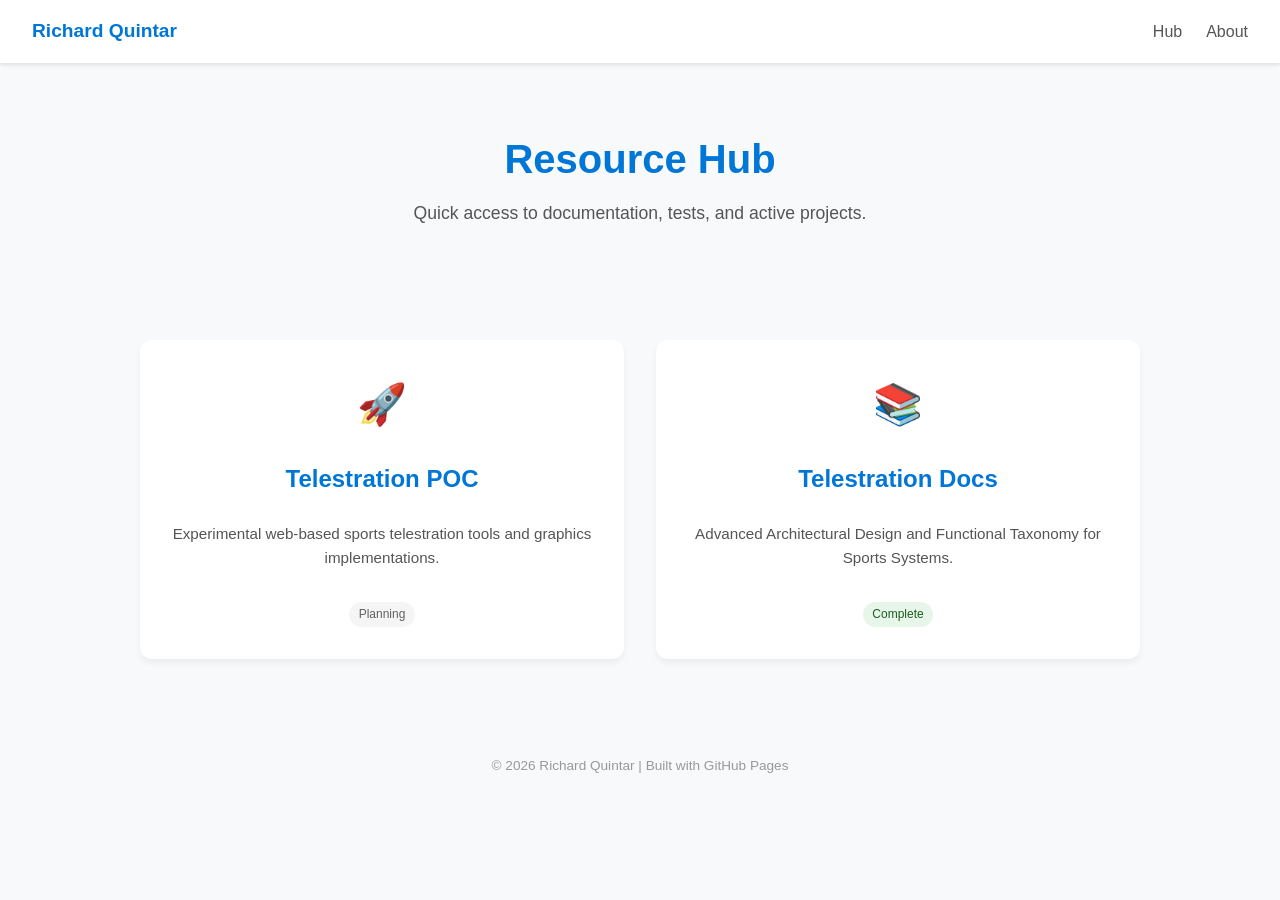
==== index.html @ 9ebb659b "Remove portfolio concept and simplify navigation" ====
<!DOCTYPE html>
<html lang="en">
<head>
    <meta charset="UTF-8">
    <meta name="viewport" content="width=device-width, initial-scale=1.0">
    <title>Richard Quintar | Hub</title>
    <style>
        :root {
            --primary: #0076d6;
            --secondary: #555;
            --bg: #f8f9fa;
            --card-bg: #ffffff;
            --text: #333;
        }

        body {
            font-family: -apple-system, BlinkMacSystemFont, "Segoe UI", Roboto, Helvetica, Arial, sans-serif;
            line-height: 1.6;
            color: var(--text);
            background-color: var(--bg);
            margin: 0;
            padding: 0;
        }

        nav {
            background: var(--card-bg);
            padding: 1rem 2rem;
            display: flex;
            justify-content: space-between;
            align-items: center;
            box-shadow: 0 2px 4px rgba(0,0,0,0.1);
            position: sticky;
            top: 0;
            z-index: 1000;
        }

        nav .logo {
            font-weight: bold;
            font-size: 1.2rem;
            color: var(--primary);
            text-decoration: none;
        }

        nav ul {
            list-style: none;
            display: flex;
            gap: 1.5rem;
            margin: 0;
            padding: 0;
        }

        nav a {
            text-decoration: none;
            color: var(--secondary);
            font-weight: 500;
            transition: color 0.2s;
        }

        nav a:hover {
            color: var(--primary);
        }

        header {
            padding: 4rem 2rem;
            text-align: center;
        }

        h1 {
            margin: 0;
            font-size: 2.5rem;
            color: var(--primary);
        }

        .subtitle {
            font-size: 1.1rem;
            color: var(--secondary);
            margin-top: 0.5rem;
        }

        .hub-container {
            max-width: 1000px;
            margin: 0 auto;
            padding: 2rem;
            display: grid;
            grid-template-columns: repeat(auto-fit, minmax(280px, 1fr));
            gap: 2rem;
        }

        .card {
            background: var(--card-bg);
            border-radius: 12px;
            padding: 2rem;
            text-align: center;
            box-shadow: 0 4px 6px rgba(0,0,0,0.05);
            transition: transform 0.2s, box-shadow 0.2s;
            text-decoration: none;
            color: inherit;
            display: flex;
            flex-direction: column;
            align-items: center;
        }

        .card:hover {
            transform: translateY(-5px);
            box-shadow: 0 8px 15px rgba(0,0,0,0.1);
        }

        .card .icon {
            font-size: 2.5rem;
            margin-bottom: 1rem;
        }

        .card h2 {
            margin: 0.5rem 0;
            color: var(--primary);
        }

        .card p {
            font-size: 0.95rem;
            color: var(--secondary);
        }

        footer {
            text-align: center;
            padding: 4rem 2rem;
            color: #999;
            font-size: 0.85rem;
        }

        .status-badge {
            background: #e0e0e0;
            color: #666;
            padding: 0.2rem 0.6rem;
            border-radius: 20px;
            font-size: 0.75rem;
            margin-top: 1rem;
            display: inline-block;
        }
    </style>
</head>
<body>

    <nav>
        <a href="index.html" class="logo">Richard Quintar</a>
        <ul>
            <li><a href="index.html">Hub</a></li>
            <li><a href="#about">About</a></li>
        </ul>
    </nav>

    <header>
        <h1>Resource Hub</h1>
        <p class="subtitle">Quick access to documentation, tests, and active projects.</p>
    </header>

    <main class="hub-container">
        <!-- Card 1: Telestration POC -->
        <a href="#" class="card">
            <div class="icon">🚀</div>
            <h2>Telestration POC</h2>
            <p>Experimental web-based sports telestration tools and graphics implementations.</p>
            <span class="status-badge" style="background: #f5f5f5; color: #616161;">Planning</span>
        </a>

        <!-- Card 2: Documentation -->
        <a href="telistration-poc/docs/telestration.md" class="card">
            <div class="icon">📚</div>
            <h2>Telestration Docs</h2>
            <p>Advanced Architectural Design and Functional Taxonomy for Sports Systems.</p>
            <span class="status-badge" style="background: #e8f5e9; color: #1b5e20;">Complete</span>
        </a>
    </main>

    <footer>
        &copy; 2026 Richard Quintar | Built with GitHub Pages
    </footer>

</body>
</html>
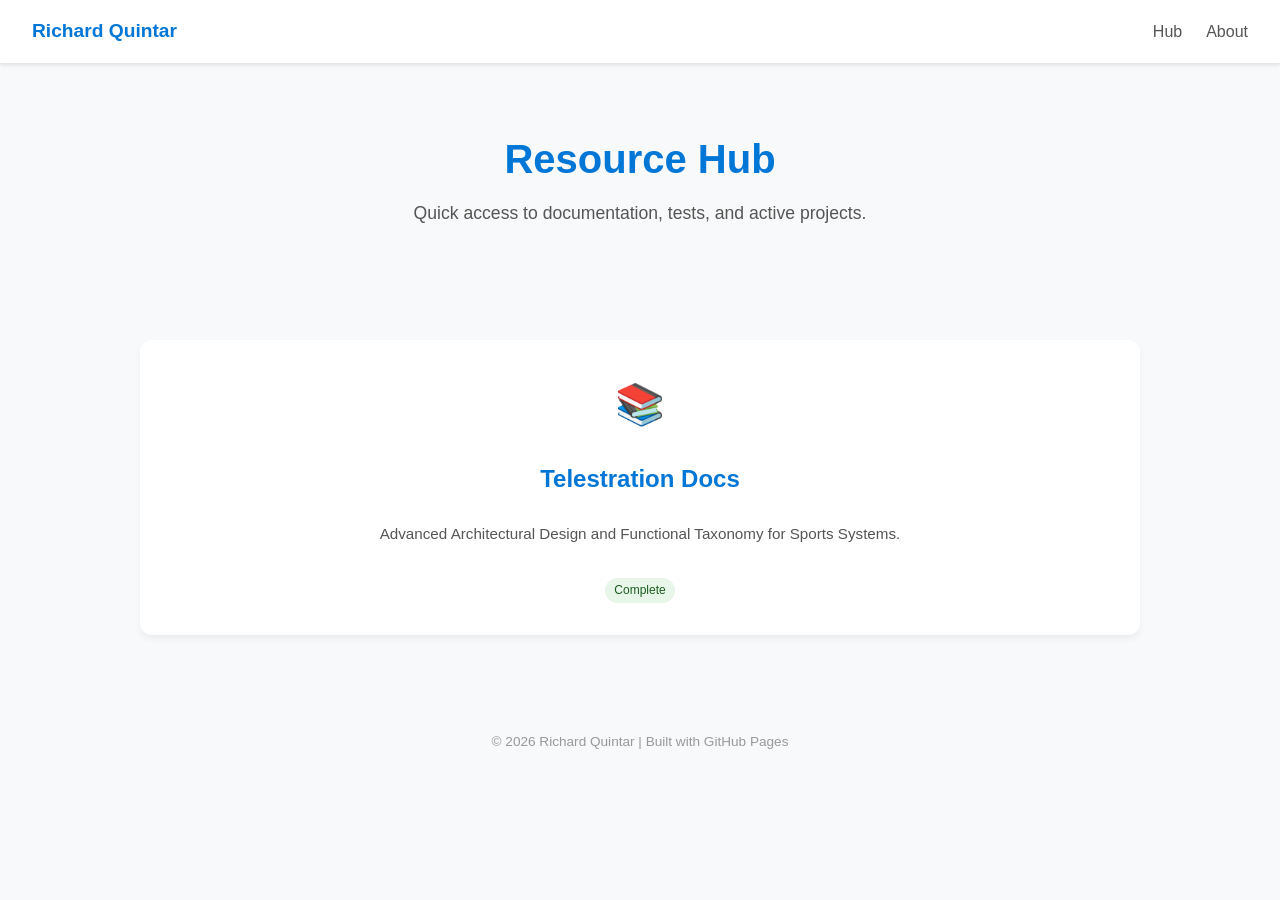
==== commit 5287daf1: "Remove Telestration POC from hub and delete directory for a clean start tomorrow" ====
--- a/index.html
+++ b/index.html
@@ -154,15 +154,7 @@
     </header>
 
     <main class="hub-container">
-        <!-- Card 1: Telestration POC -->
-        <a href="#" class="card">
-            <div class="icon">🚀</div>
-            <h2>Telestration POC</h2>
-            <p>Experimental web-based sports telestration tools and graphics implementations.</p>
-            <span class="status-badge" style="background: #f5f5f5; color: #616161;">Planning</span>
-        </a>
-
-        <!-- Card 2: Documentation -->
+        <!-- Card 1: Telestration Docs -->
         <a href="telistration-poc/docs/telestration.md" class="card">
             <div class="icon">📚</div>
             <h2>Telestration Docs</h2>
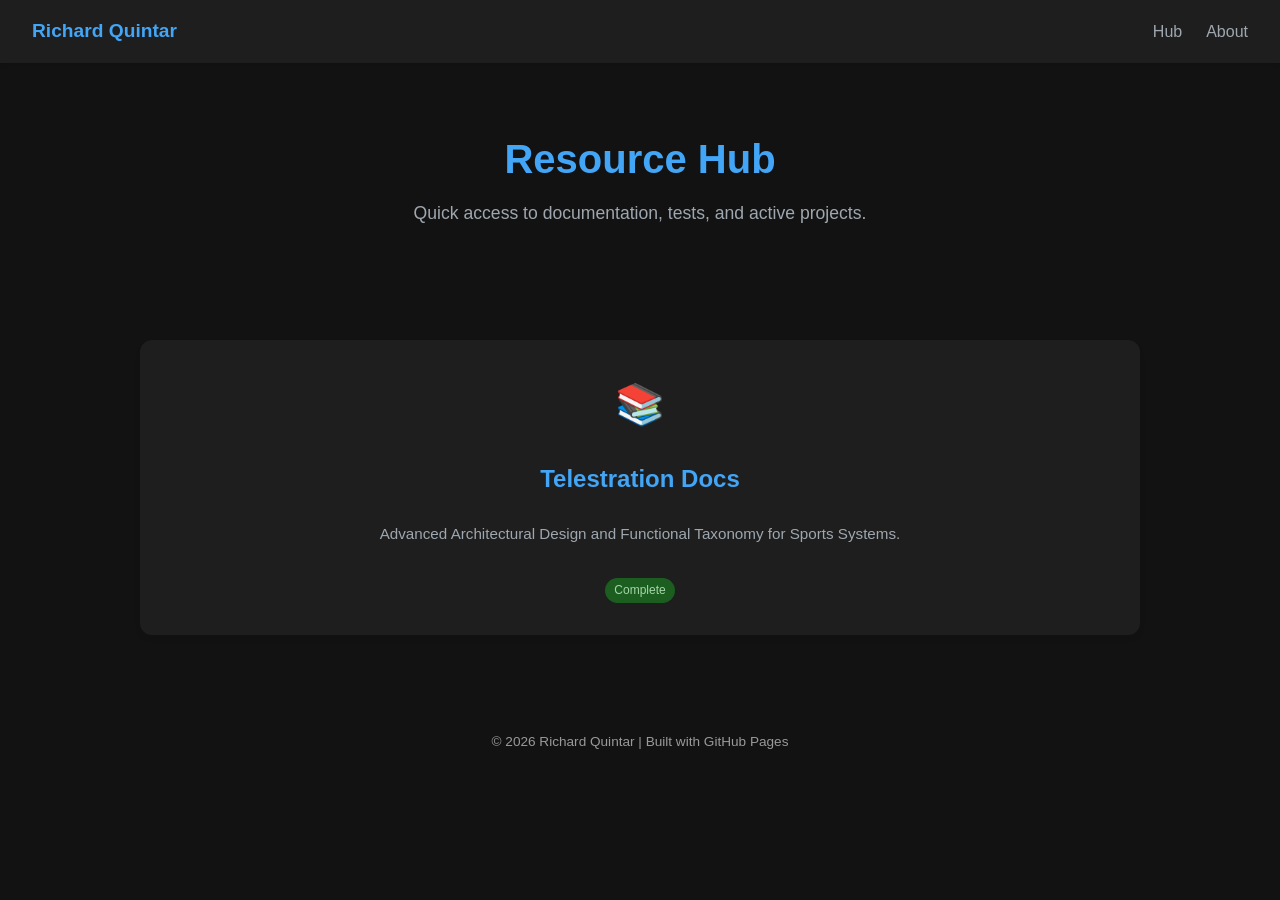
==== commit 39600f84: "Change color scheme to a sleek dark theme" ====
--- a/index.html
+++ b/index.html
@@ -6,11 +6,11 @@
     <title>Richard Quintar | Hub</title>
     <style>
         :root {
-            --primary: #0076d6;
-            --secondary: #555;
-            --bg: #f8f9fa;
-            --card-bg: #ffffff;
-            --text: #333;
+            --primary: #42a5f5;
+            --secondary: #9ea7af;
+            --bg: #121212;
+            --card-bg: #1e1e1e;
+            --text: #e0e0e0;
         }
 
         body {
@@ -159,7 +159,7 @@
             <div class="icon">📚</div>
             <h2>Telestration Docs</h2>
             <p>Advanced Architectural Design and Functional Taxonomy for Sports Systems.</p>
-            <span class="status-badge" style="background: #e8f5e9; color: #1b5e20;">Complete</span>
+            <span class="status-badge" style="background: #1b5e20; color: #a5d6a7;">Complete</span>
         </a>
     </main>
 
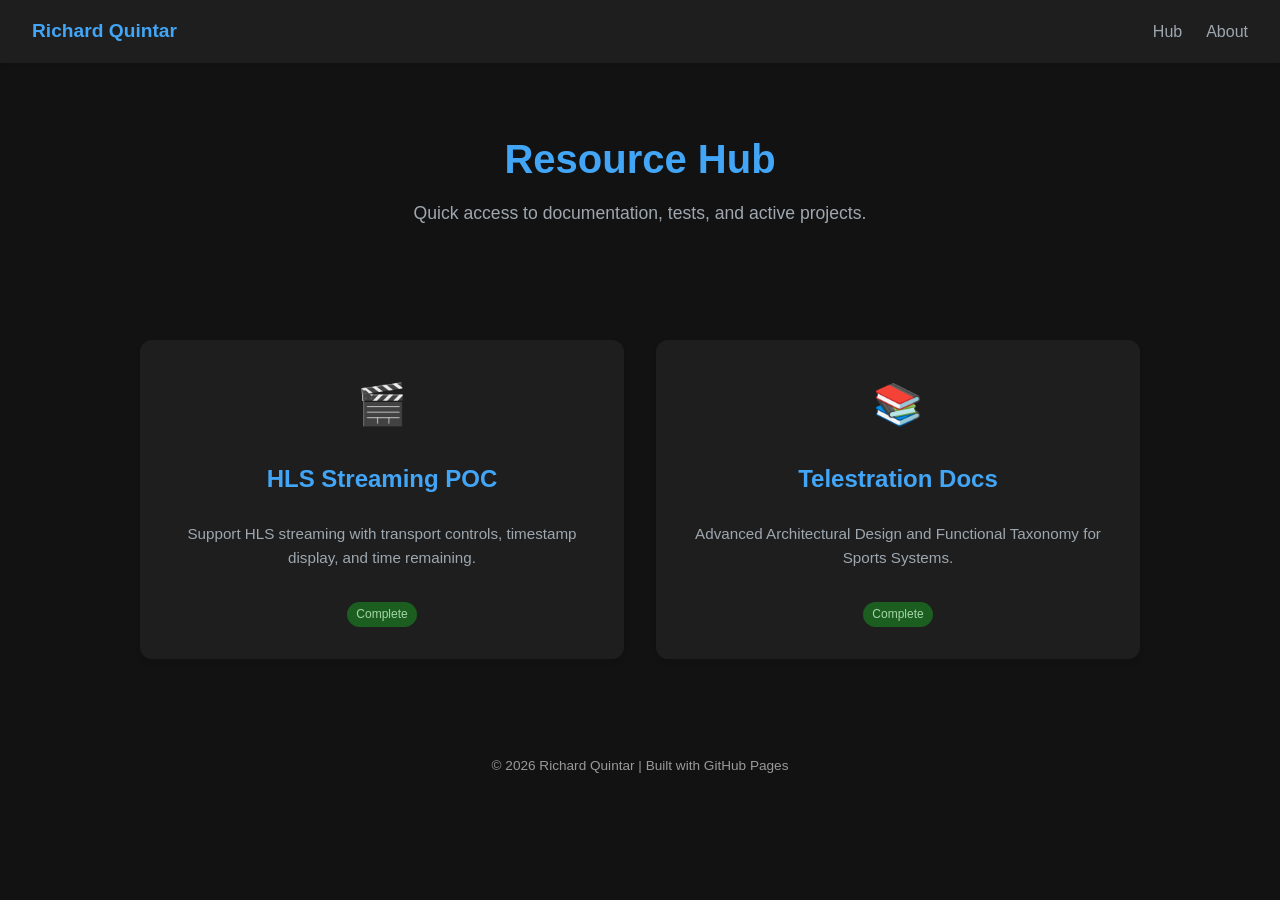
==== commit c69c97d3: "Implement HLS Streaming POC with transport controls and dark theme" ====
--- a/index.html
+++ b/index.html
@@ -154,7 +154,15 @@
     </header>
 
     <main class="hub-container">
-        <!-- Card 1: Telestration Docs -->
+        <!-- Card 1: Telestration POC -->
+        <a href="telistration-poc/index.html" class="card">
+            <div class="icon">🎬</div>
+            <h2>HLS Streaming POC</h2>
+            <p>Support HLS streaming with transport controls, timestamp display, and time remaining.</p>
+            <span class="status-badge" style="background: #1b5e20; color: #a5d6a7;">Complete</span>
+        </a>
+
+        <!-- Card 2: Telestration Docs -->
         <a href="telistration-poc/docs/telestration.md" class="card">
             <div class="icon">📚</div>
             <h2>Telestration Docs</h2>
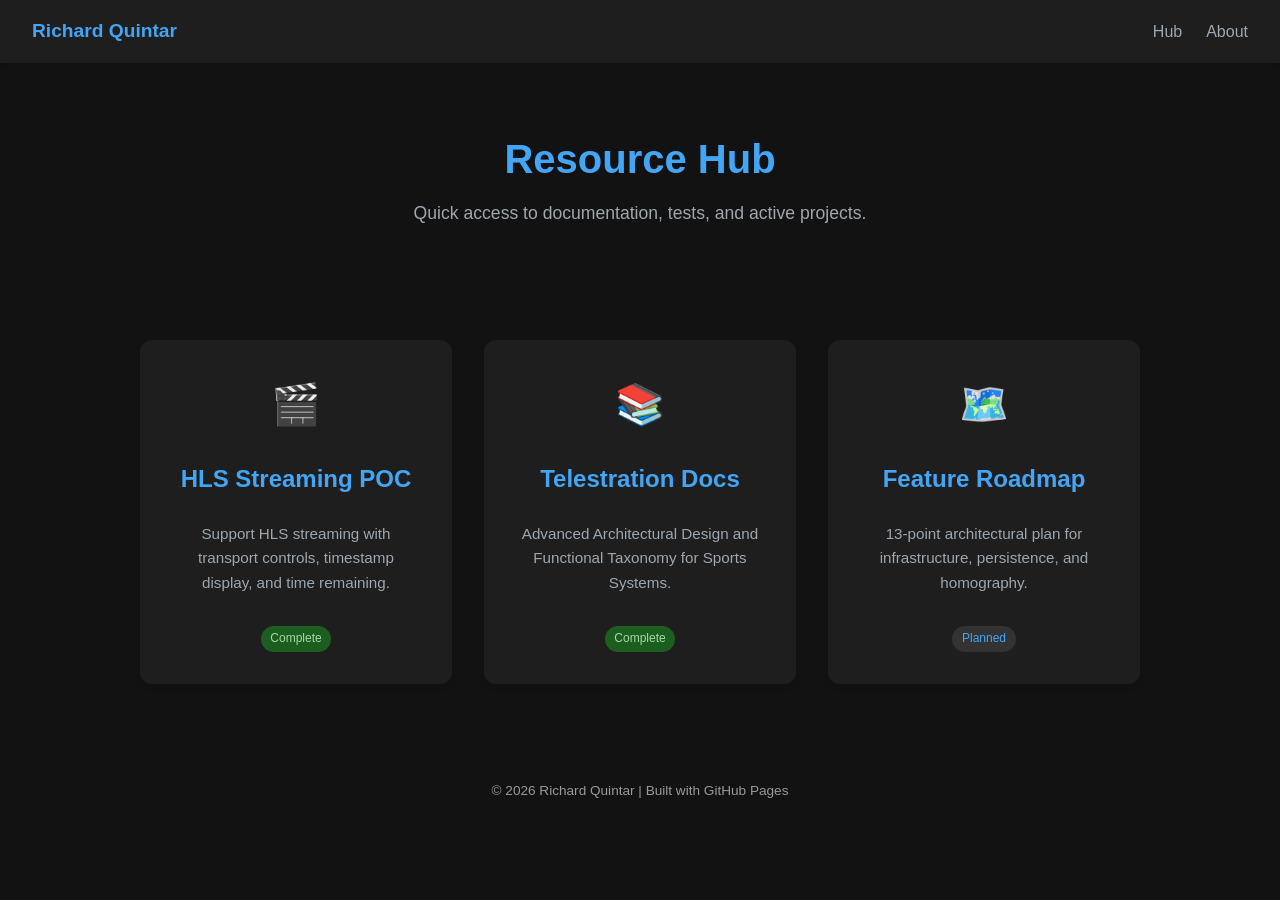
==== commit 1f3b64cb: "Remove auto-play for stability and update to v1.0.6" ====
--- a/index.html
+++ b/index.html
@@ -169,6 +169,14 @@
             <p>Advanced Architectural Design and Functional Taxonomy for Sports Systems.</p>
             <span class="status-badge" style="background: #1b5e20; color: #a5d6a7;">Complete</span>
         </a>
+
+        <!-- Card 3: Feature Roadmap -->
+        <a href="telistration-poc/feature-plan.html" class="card">
+            <div class="icon">🗺️</div>
+            <h2>Feature Roadmap</h2>
+            <p>13-point architectural plan for infrastructure, persistence, and homography.</p>
+            <span class="status-badge" style="background: #333; color: var(--primary);">Planned</span>
+        </a>
     </main>
 
     <footer>
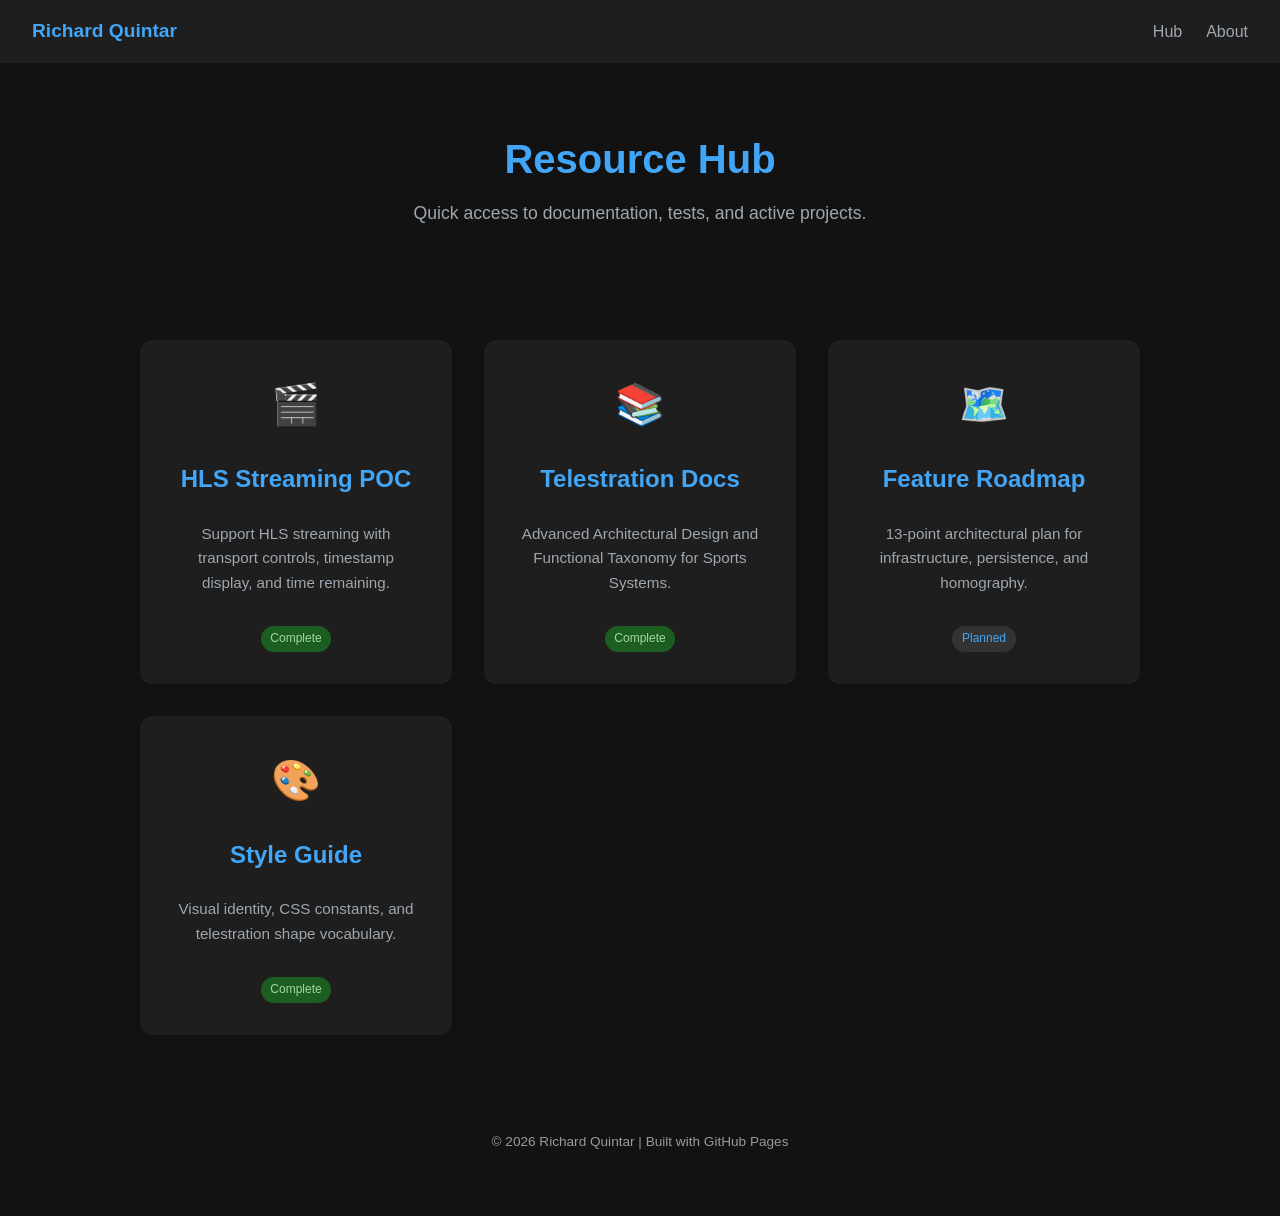
==== commit c4347714: "UI: Add Arrow tool, property toolbar (color/size/style/fill), and persistent state fixes. Add Style " ====
--- a/index.html
+++ b/index.html
@@ -177,6 +177,14 @@
             <p>13-point architectural plan for infrastructure, persistence, and homography.</p>
             <span class="status-badge" style="background: #333; color: var(--primary);">Planned</span>
         </a>
+
+        <!-- Card 4: Style Guide -->
+        <a href="telistration-poc/styles.html" class="card">
+            <div class="icon">🎨</div>
+            <h2>Style Guide</h2>
+            <p>Visual identity, CSS constants, and telestration shape vocabulary.</p>
+            <span class="status-badge" style="background: #1b5e20; color: #a5d6a7;">Complete</span>
+        </a>
     </main>
 
     <footer>
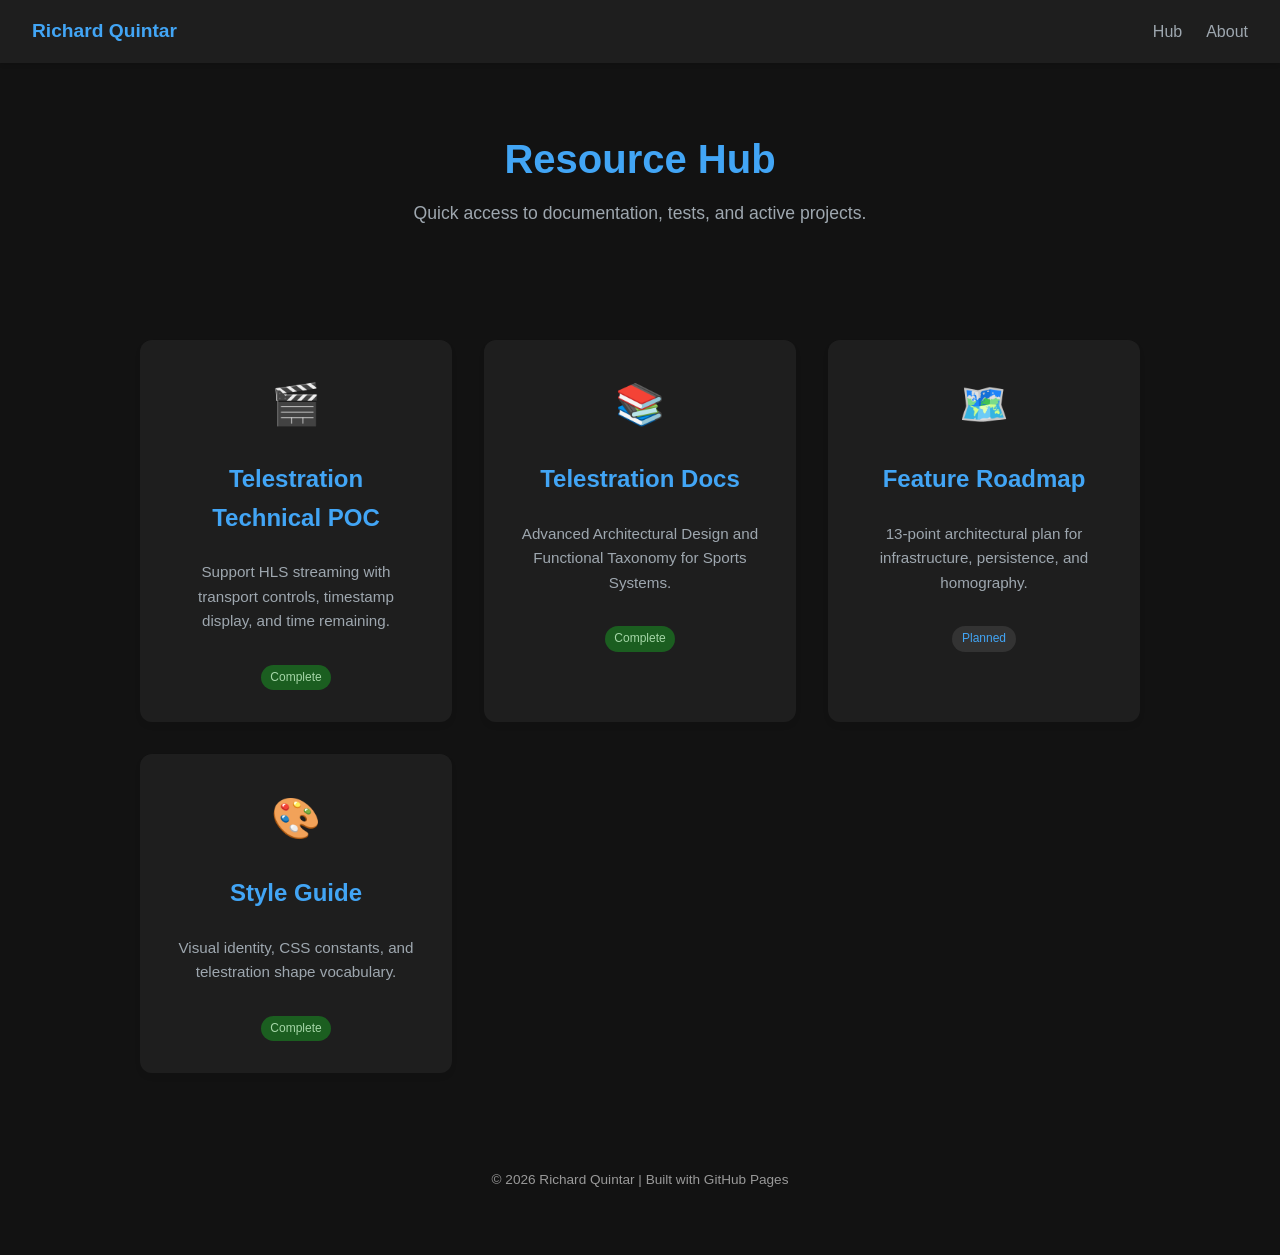
==== commit c219912b: "UI: Rename to Telestration Technical POC, update Style Guide, and mark completed features in roadmap" ====
--- a/index.html
+++ b/index.html
@@ -157,7 +157,7 @@
         <!-- Card 1: Telestration POC -->
         <a href="telistration-poc/index.html" class="card">
             <div class="icon">🎬</div>
-            <h2>HLS Streaming POC</h2>
+            <h2>Telestration Technical POC</h2>
             <p>Support HLS streaming with transport controls, timestamp display, and time remaining.</p>
             <span class="status-badge" style="background: #1b5e20; color: #a5d6a7;">Complete</span>
         </a>
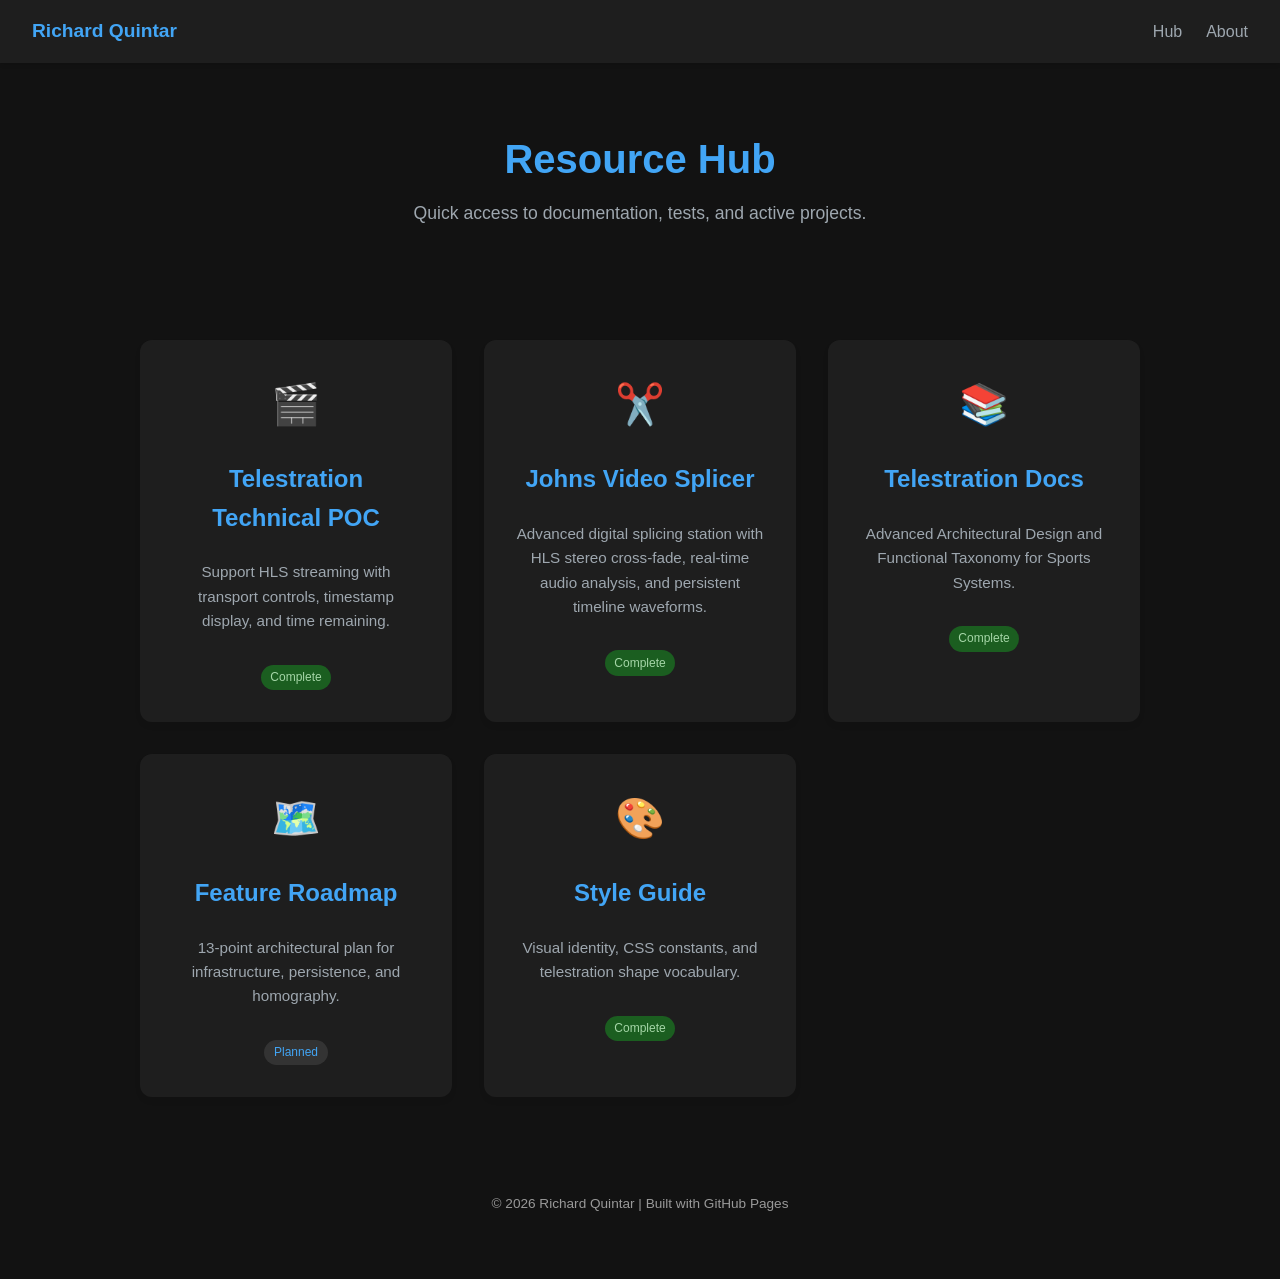
==== commit ea4b298e: "feat: add Johns Video Splicer to the hub" ====
--- a/index.html
+++ b/index.html
@@ -162,6 +162,14 @@
             <span class="status-badge" style="background: #1b5e20; color: #a5d6a7;">Complete</span>
         </a>
 
+        <!-- Card: Johns Video Splicer -->
+        <a href="johns-video-splicer/index.html" class="card">
+            <div class="icon">✂️</div>
+            <h2>Johns Video Splicer</h2>
+            <p>Advanced digital splicing station with HLS stereo cross-fade, real-time audio analysis, and persistent timeline waveforms.</p>
+            <span class="status-badge" style="background: #1b5e20; color: #a5d6a7;">Complete</span>
+        </a>
+
         <!-- Card 2: Telestration Docs -->
         <a href="telistration-poc/docs/telestration.md" class="card">
             <div class="icon">📚</div>
